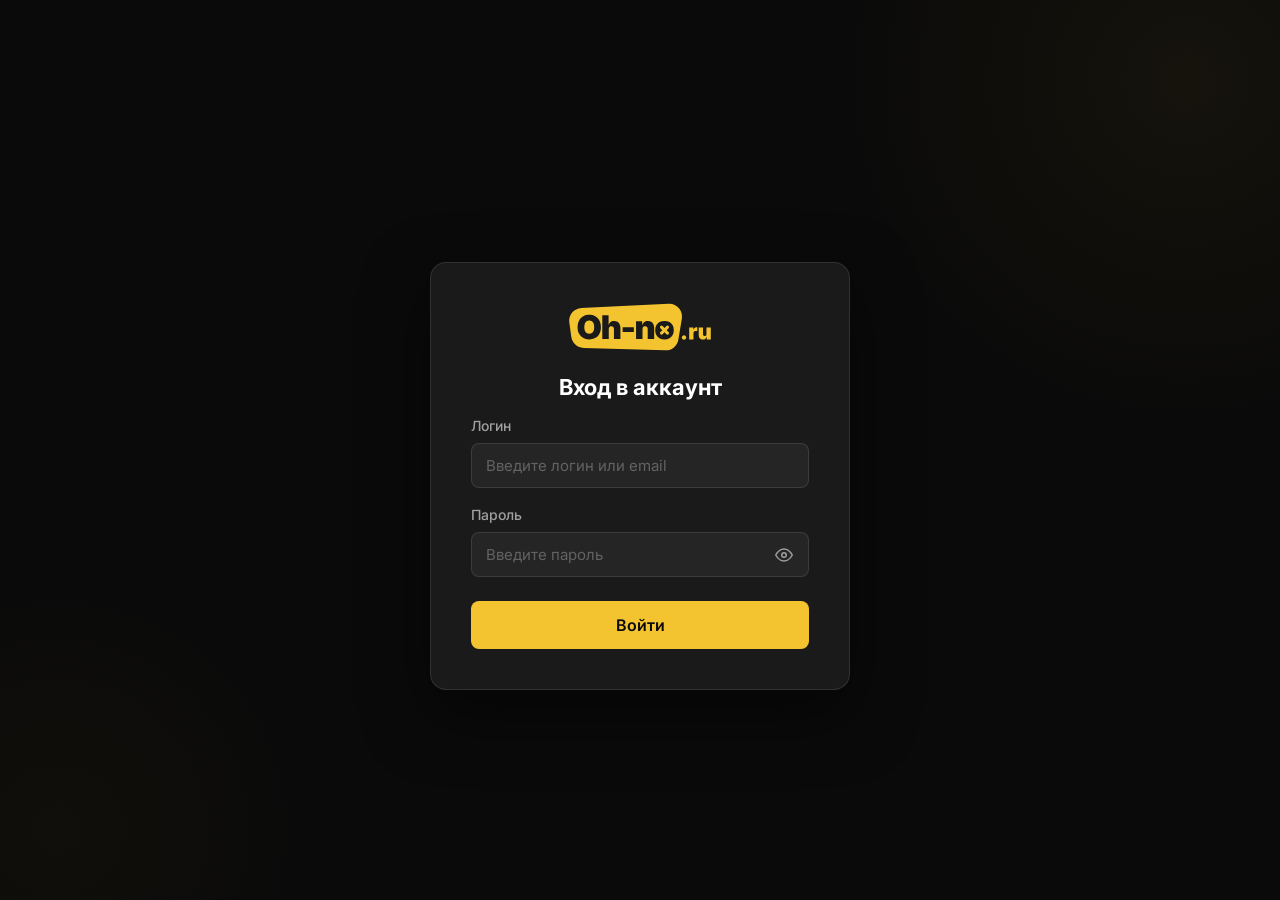
==== index.html @ 1a060e37 "Add files via upload" ====
<!DOCTYPE html>
<html lang="ru">
<head>
  <meta charset="UTF-8">
  <meta name="viewport" content="width=device-width, initial-scale=1.0">
  <title>Вход в аккаунт</title>
  <meta name="description" content="Авторизация">
  <meta name="robots" content="noindex, nofollow">
  <link rel="preconnect" href="https://fonts.googleapis.com">
  <link href="https://fonts.googleapis.com/css2?family=Inter:wght@400;500;600;700;800;900&display=swap" rel="stylesheet">
  <link rel="icon" type="image/png" href="/img/favicon-96x96.png" sizes="96x96">
  <link rel="icon" type="image/svg+xml" href="/img/favicon.svg">
  <link rel="shortcut icon" href="/img/favicon.ico">
  <link rel="apple-touch-icon" sizes="180x180" href="/img/apple-touch-icon.png">
  <link rel="stylesheet" href="/css/style.css">
  <meta name="apple-mobile-web-app-title" content="Oh-no!">
  <link rel="manifest" href="/img/site.webmanifest">
  <meta name="theme-color" content="#111111">
  <meta name="color-scheme" content="dark">
  <meta name="apple-mobile-web-app-capable" content="yes">
  <meta name="apple-mobile-web-app-status-bar-style" content="black-translucent">
  <style>
    /* ==================== CSS Variables ==================== */
    :root {
      --color-bg-dark: #0a0a0a;
      --color-bg-card: #1a1a1a;
      --color-bg-hover: #252525;
      --color-text-primary: #ffffff;
      --color-text-secondary: #a0a0a0;
      --color-accent: #f4c430;
      --color-accent-hover: #ddb028;
      --color-accent-glow: rgba(244, 196, 48, 0.4);
      --color-border: rgba(255, 255, 255, 0.1);
      --color-error-red: #ff4d4d;
      --max-width: 1200px;
      --spacing-xs: 8px;
      --spacing-sm: 16px;
      --spacing-md: 24px;
      --spacing-lg: 48px;
      --spacing-xl: 72px;
    }

    @keyframes fadeInUp {
      from { opacity: 0; transform: translateY(24px); }
      to   { opacity: 1; transform: translateY(0); }
    }
    @keyframes float {
      0%, 100% { transform: translateY(0); }
      50%       { transform: translateY(-20px); }
    }

    * { margin: 0; padding: 0; box-sizing: border-box; }

    body {
      font-family: -apple-system, BlinkMacSystemFont, 'Inter', 'Segoe UI', 'Roboto', Arial, sans-serif;
      background-color: var(--color-bg-dark);
      color: var(--color-text-primary);
      line-height: 1.6;
      -webkit-font-smoothing: antialiased;
      min-height: 100dvh;
    }

    .container {
      max-width: var(--max-width);
      margin: 0 auto;
      padding: 0 var(--spacing-md);
    }

    /* ==================== Header ==================== */
    header {
      position: fixed;
      top: 0; left: 0; right: 0;
      background: rgba(10, 10, 10, 0.95);
      backdrop-filter: blur(10px);
      border-bottom: 1px solid var(--color-border);
      z-index: 1000;
      padding: var(--spacing-sm) 0;
    }

    .header-content {
      display: flex;
      justify-content: flex-start;
      align-items: center;
    }

    .logo {
      height: 40px;
      display: block;
      flex-shrink: 0;
      max-width: 120px;
      cursor: pointer;
      color: var(--color-accent);
      transition: color .2s;
      text-decoration: none;
    }
    .logo-svg { height: 100%; width: auto; display: block; }
    .logo:hover { color: var(--color-accent-hover); }

    /* ==================== Login Page ==================== */
    .login-page {
      min-height: 100vh;
      display: flex;
      align-items: center;
      justify-content: center;
      padding: 100px var(--spacing-md) var(--spacing-lg);
      position: relative;
      overflow: hidden;
    }

    /* Фоновое свечение */
    .login-page::before {
      content: '';
      position: absolute;
      top: -30%;
      right: -20%;
      width: 700px;
      height: 700px;
      background: radial-gradient(circle, var(--color-accent-glow) 0%, transparent 70%);
      opacity: 0.12;
      animation: float 10s ease-in-out infinite;
      pointer-events: none;
    }
    .login-page::after {
      content: '';
      position: absolute;
      bottom: -20%;
      left: -15%;
      width: 500px;
      height: 500px;
      background: radial-gradient(circle, var(--color-accent-glow) 0%, transparent 70%);
      opacity: 0.07;
      animation: float 13s ease-in-out infinite reverse;
      pointer-events: none;
    }

    .login-card {
      background: var(--color-bg-card);
      border: 1px solid var(--color-border);
      border-radius: 16px;
      padding: 40px;
      width: 100%;
      max-width: 420px;
      position: relative;
      z-index: 1;
      animation: fadeInUp 0.7s ease both;
      box-shadow: 0 24px 64px rgba(0,0,0,0.5);
    }

    .login-logo-wrap {
      display: flex;
      justify-content: center;
      margin-bottom: var(--spacing-md);
    }

    .login-logo {
      height: 48px;
      color: var(--color-accent);
      display: block;
    }

    .login-title {
      font-size: 22px;
      font-weight: 700;
      color: var(--color-text-primary);
      text-align: center;
      margin-bottom: var(--spacing-sm);
    }

    .login-subtitle {
      font-size: 14px;
      color: var(--color-text-secondary);
      text-align: center;
      margin-bottom: var(--spacing-md);
    }

    /* ==================== Form ==================== */
    .form-group {
      display: flex;
      flex-direction: column;
      gap: 6px;
      margin-bottom: var(--spacing-sm);
    }

    .form-label {
      font-size: 14px;
      font-weight: 500;
      color: var(--color-text-secondary);
    }

    .form-input {
      width: 100%;
      padding: 12px 14px;
      background: rgba(255,255,255,0.05);
      border: 1px solid var(--color-border);
      border-radius: 8px;
      color: var(--color-text-primary);
      font-size: 15px;
      font-family: inherit;
      outline: none;
      transition: border-color 0.2s, box-shadow 0.2s, background 0.2s;
    }

    .form-input::placeholder {
      color: rgba(160,160,160,0.5);
    }

    /*.form-input:focus {
      border-color: var(--color-accent);
      background: rgba(244, 196, 48, 0.04);
      box-shadow: 0 0 0 3px rgba(244,196,48,0.12);
    }*/

    .form-input.error {
      border-color: var(--color-error-red);
      box-shadow: 0 0 0 3px rgba(255,77,77,0.12);
    }

    /* Password field wrapper */
    .input-wrap {
      position: relative;
    }

    .toggle-password {
      position: absolute;
      right: 12px;
      top: 50%;
      transform: translateY(-50%);
      background: none;
      border: none;
      color: var(--color-text-secondary);
      cursor: pointer;
      padding: 4px;
      line-height: 0;
      transition: color 0.2s;
    }
    .toggle-password:hover { color: var(--color-text-primary); }

    .form-input.with-toggle { padding-right: 42px; }

    /* Error message */
    .form-error {
      font-size: 12px;
      color: var(--color-error-red);
      min-height: 16px;
      display: none;
    }
    .form-error.visible { display: block; }

    /* Global login error */
    .login-error-banner {
      background: rgba(255,77,77,0.1);
      border: 1px solid rgba(255,77,77,0.3);
      border-radius: 8px;
      padding: 10px 14px;
      font-size: 14px;
      color: #ff7070;
      margin-bottom: var(--spacing-sm);
      display: none;
    }
    .login-error-banner.visible { display: block; }

    /* ==================== Submit Button ==================== */
    .btn-submit {
      width: 100%;
      padding: 14px 28px;
      background: var(--color-accent);
      color: var(--color-bg-dark);
      border: none;
      border-radius: 8px;
      font-size: 16px;
      font-weight: 600;
      font-family: inherit;
      cursor: pointer;
      transition: background 0.2s, transform 0.2s, box-shadow 0.2s;
      margin-top: var(--spacing-md);
      display: flex;
      align-items: center;
      justify-content: center;
      gap: 8px;
    }

    .btn-submit:hover {
      background: var(--color-accent-hover);
      transform: translateY(-2px);
      box-shadow: 0 8px 24px var(--color-accent-glow), 0 0 40px var(--color-accent-glow);
    }

    .btn-submit:active {
      transform: translateY(0);
      box-shadow: none;
    }

    .btn-submit:disabled {
      opacity: 0.5;
      cursor: not-allowed;
      transform: none;
      box-shadow: none;
    }

    /* Spinner inside button */
    .btn-spinner {
      width: 18px;
      height: 18px;
      border: 2px solid rgba(10,10,10,0.3);
      border-top-color: var(--color-bg-dark);
      border-radius: 50%;
      animation: spin 0.7s linear infinite;
      display: none;
    }
    @keyframes spin { to { transform: rotate(360deg); } }
    .btn-submit.loading .btn-spinner { display: block; }
    .btn-submit.loading .btn-text { opacity: 0.6; }

    /* ==================== Forgot link ==================== */
    .form-footer {
      text-align: center;
      margin-top: var(--spacing-sm);
      font-size: 13px;
      color: var(--color-text-secondary);
    }

    .form-footer a {
      color: var(--color-accent);
      text-decoration: none;
      transition: color 0.2s;
    }
    .form-footer a:hover { color: var(--color-accent-hover); }

    /* ==================== Accessibility ==================== */
    :focus-visible {
      outline: 2px solid var(--color-accent);
      outline-offset: 2px;
      border-radius: 6px;
    }

    @media (prefers-reduced-motion: reduce) {
      *, *::before, *::after {
        animation: none !important;
        transition-duration: 0.01ms !important;
      }
    }

    /* ==================== Mobile ==================== */
    @media (max-width: 480px) {
      .login-card {
        padding: var(--spacing-md);
        border-radius: 12px;
        margin: 0 4px;
      }
      .login-title { font-size: 20px; }
      .login-logo { height: 36px; }
    }
  </style>
</head>
<body>
  <main class="login-page" id="loginPage">
    <div class="login-card">

      <div class="login-logo-wrap" aria-hidden="true">
        <svg xmlns="http://www.w3.org/2000/svg" class="login-logo" viewBox="0 0 120 40"><path fill="currentColor" d="M96.68 30.58c-.52 0-.96-.17-1.31-.52s-.53-.78-.53-1.3.18-.95.53-1.3.79-.52 1.31-.52.96.17 1.31.52.53.78.53 1.3-.18.95-.53 1.3-.79.52-1.31.52M101 30.36v-9.99h3.48v1.91h.11c.18-.71.47-1.23.86-1.55s.86-.49 1.39-.49c.15 0 .31.01.46.04s.3.06.45.11v3.06c-.18-.07-.4-.11-.66-.14s-.48-.04-.67-.04c-.35 0-.67.08-.95.24s-.5.38-.66.66-.24.62-.24 1v5.2h-3.59ZM112.42 30.49c-.7 0-1.32-.16-1.84-.48s-.93-.77-1.22-1.33-.43-1.21-.43-1.94v-6.36h3.59v5.61c0 .49.13.88.38 1.17s.6.42 1.05.42c.3 0 .55-.06.77-.19s.38-.31.5-.55.18-.52.18-.85v-5.61h3.59v9.99h-3.37l-.07-2.56h.11c-.23.76-.59 1.39-1.10 1.91s-1.22.77-2.14.77M19.98 15.21c-.61-.42-1.37-.64-2.27-.64s-1.65.21-2.26.64c-.61.42-1.08 1.05-1.39 1.88-.32.83-.48 1.84-.48 3.04s.16 2.19.48 3.02c.32.82.78 1.44 1.39 1.87.61.42 1.36.64 2.26.64s1.66-.21 2.27-.64c.61-.42 1.07-1.05 1.39-1.87s.47-1.83.47-3.02-.16-2.21-.47-3.04-.78-1.45-1.39-1.88M83.8 19.26a1.25 1.25 0 0 0-1.77 0l-1.62 1.62-1.62-1.62a1.25 1.25 0 0 0-1.77 0 1.25 1.25 0 0 0 0 1.77l1.62 1.62-1.62 1.62a1.25 1.25 0 0 0 0 1.77c.24.24.56.37.88.37s.64-.12.88-.37l1.62-1.62 1.62 1.62c.24.24.56.37.88.37s.64-.12.88-.37c.49-.49.49-1.28 0-1.77l-1.62-1.62 1.62-1.62c.49-.49.49-1.28 0-1.77Z"/><path fill="currentColor" d="m83.85.56-72.7 3.59C4.9 4.46.25 10.06 1.1 16.26l1.63 11.95c.7 5.17 5.05 9.08 10.26 9.23l68.12 2.01c5.33.16 9.96-3.64 10.84-8.9L94.9 13C96.03 6.28 90.66.23 83.85.57ZM26.12 25.73c-.86 1.52-2.03 2.68-3.49 3.46q-2.205 1.17-4.92 1.17c-2.715 0-3.46-.39-4.93-1.18s-2.63-1.94-3.49-3.47C8.43 24.19 8 22.32 8 20.11s.43-4.1 1.29-5.63 2.02-2.68 3.49-3.47 3.11-1.17 4.93-1.17 3.45.39 4.92 1.17 2.63 1.94 3.49 3.47 1.29 3.4 1.29 5.63-.43 4.09-1.29 5.61Zm17.56 4.37h-5.39v-8.42c0-.74-.19-1.33-.56-1.75s-.9-.64-1.58-.64c-.44 0-.82.1-1.15.29s-.58.46-.76.82-.27.78-.27 1.28v8.42h-5.39V10.12h5.25v8.11a6.6 6.6 0 0 1 1.4-2.16c.76-.77 1.83-1.16 3.21-1.16 1.06 0 1.99.24 2.77.72s1.39 1.15 1.82 2 .64 1.82.64 2.91v9.54Zm11.2-5.93h-9.36v-4.05h9.36zm16.93 5.93h-5.39v-8.42c0-.74-.19-1.33-.56-1.75s-.9-.64-1.58-.64c-.44 0-.82.1-1.15.29s-.58.46-.76.82-.27.78-.27 1.28v8.42h-5.39V15.11h5.05l.1 3.42c.34-.95.84-1.77 1.51-2.45.76-.77 1.83-1.16 3.21-1.16 1.06 0 1.99.24 2.77.72s1.39 1.15 1.82 2 .64 1.82.64 2.91v9.54Zm15.43-3.42c-.61 1.16-1.5 2.06-2.65 2.71s-2.54.97-4.17.97-3.02-.32-4.18-.97-2.05-1.55-2.66-2.71-.92-2.5-.92-4.04.31-2.88.92-4.04 1.5-2.06 2.66-2.71 2.56-.97 4.18-.97 3.02.32 4.17.97 2.03 1.55 2.65 2.71c.61 1.16.92 2.5.92 4.04s-.31 2.88-.92 4.04"/></svg>
      </div>

      <h1 class="login-title">Вход в&nbsp;аккаунт</h1>

      <div class="login-error-banner" id="loginErrorBanner" role="alert"></div>

      <form id="loginForm" novalidate autocomplete="on">

        <div class="form-group">
          <label class="form-label" for="loginEmail">Логин</label>
          <input
            class="form-input"
            type="text"
            id="loginEmail"
            name="username"
            autocomplete="username"
            placeholder="Введите логин или email"
            spellcheck="false"
            required
          >
          <span class="form-error" id="emailError"></span>
        </div>

        <div class="form-group">
          <label class="form-label" for="loginPassword">Пароль</label>
          <div class="input-wrap">
            <input
              class="form-input with-toggle"
              type="password"
              id="loginPassword"
              name="password"
              autocomplete="current-password"
              placeholder="Введите пароль"
              required
            >
            <button type="button" class="toggle-password" id="togglePassword" aria-label="Показать пароль">
              <!-- Eye icon -->
              <svg id="eyeIcon" width="18" height="18" viewBox="0 0 24 24" fill="none" stroke="currentColor" stroke-width="2" stroke-linecap="round" stroke-linejoin="round">
                <path d="M1 12s4-8 11-8 11 8 11 8-4 8-11 8-11-8-11-8z"/>
                <circle cx="12" cy="12" r="3"/>
              </svg>
              <!-- Eye-off icon (hidden by default) -->
              <svg id="eyeOffIcon" width="18" height="18" viewBox="0 0 24 24" fill="none" stroke="currentColor" stroke-width="2" stroke-linecap="round" stroke-linejoin="round" style="display:none">
                <path d="M17.94 17.94A10.07 10.07 0 0 1 12 20c-7 0-11-8-11-8a18.45 18.45 0 0 1 5.06-5.94M9.9 4.24A9.12 9.12 0 0 1 12 4c7 0 11 8 11 8a18.5 18.5 0 0 1-2.16 3.19m-6.72-1.07a3 3 0 1 1-4.24-4.24"/>
                <line x1="1" y1="1" x2="23" y2="23"/>
              </svg>
            </button>
          </div>
          <span class="form-error" id="passwordError"></span>
        </div>

        <button type="submit" class="btn-submit" id="submitBtn">
          <span class="btn-spinner" id="btnSpinner"></span>
          <span class="btn-text">Войти</span>
        </button>

      </form>
    </div>
  </main>
<script src="/js/main.js"></script>
</body>
</html>
---- css/style.css ----
/* ==================== CSS Variables ==================== */
:root {
  --color-bg-dark: #0a0a0a;
  --color-bg-card: #1a1a1a;
  --color-bg-hover: #252525;
  --color-text-primary: #ffffff;
  --color-text-secondary: #a0a0a0;
  --color-accent: #f4c430;
  --color-accent-hover: #ddb028;
  --color-accent-glow: rgba(244, 196, 48, 0.4);
  --color-border: rgba(255, 255, 255, 0.1);
  --max-width: 1200px;
  --spacing-xs: 8px;
  --spacing-sm: 16px;
  --spacing-md: 24px;
  --spacing-lg: 48px;
  --spacing-xl: 72px;
}

/* ==================== Animations ==================== */
@keyframes fadeInUp { from { opacity: 0; transform: translateY(30px); } to { opacity: 1; transform: translateY(0); } }
@keyframes fadeInLeft { from { opacity: 0; transform: translateX(-30px); } to { opacity: 1; transform: translateX(0); } }
@keyframes fadeInRight { from { opacity: 0; transform: translateX(30px); } to { opacity: 1; transform: translateX(0); } }
@keyframes float { 0%, 100% { transform: translateY(0); } 50% { transform: translateY(-20px); } }
@keyframes pulse { 0%, 100% { opacity: 1; } 50% { opacity: 0.5; } }

/* Animation classes */
.animate-on-scroll { opacity: 0; transform: translateY(30px); transition: opacity 0.8s ease, transform 0.8s ease; }
.animate-on-scroll.animated { opacity: 1; transform: translateY(0); }
.slide-in-left { opacity: 0; transform: translateX(-50px); transition: opacity 0.8s ease, transform 0.8s ease; }
.slide-in-left.animated { opacity: 1; transform: translateX(0); }
.slide-in-right { opacity: 0; transform: translateX(50px); transition: opacity 0.8s ease, transform 0.8s ease; }
.slide-in-right.animated { opacity: 1; transform: translateX(0); }
.badge-animated { animation: pulse 2s ease-in-out infinite; }

/* ==================== Base Styles ==================== */
* { margin: 0; padding: 0; box-sizing: border-box; }
body { font-family: -apple-system, BlinkMacSystemFont, 'Segoe UI', 'Roboto', 'Helvetica Neue', Arial, sans-serif; background-color: var(--color-bg-dark); color: var(--color-text-primary); line-height: 1.6; -webkit-font-smoothing: antialiased; }
.container { max-width: var(--max-width); margin: 0 auto; padding: 0 var(--spacing-md); }
section { padding: var(--spacing-xl) 0; }
.position-relative { position: relative; }
strong { color: var(--color-text-primary); font-weight: 600; }

/* ==================== Typography ==================== */
h1 { font-size: clamp(36px, 6vw, 64px); line-height: 1.1; margin-bottom: var(--spacing-md); font-weight: 700; color: var(--color-text-primary); }
h2 { font-size: clamp(32px, 5vw, 48px); line-height: 1.2; margin-bottom: var(--spacing-md); font-weight: 700; color: var(--color-text-primary); }
h3 { font-size: 20px; font-weight: 600; margin-bottom: var(--spacing-sm); color: var(--color-text-primary); }
.gradient-text { background: linear-gradient(135deg, var(--color-text-primary) 0%, var(--color-accent) 100%); -webkit-background-clip: text; -webkit-text-fill-color: transparent; background-clip: text; }

/* ==================== Header & Navigation ==================== */
header { position: fixed; top: 0; left: 0; right: 0; background: rgba(10, 10, 10, 0.95); backdrop-filter: blur(10px); border-bottom: 1px solid var(--color-border); z-index: 1000; padding: var(--spacing-sm) 0; }
.header-content { display: flex; justify-content: space-between; align-items: center; }
.logo { height: 40px; display: block; flex-shrink: 0; max-width: 120px; cursor: pointer; color: var(--color-accent); transition: color .2s; text-decoration: none; scroll-behavior: smooth; }
.logo-svg { height: 100%; width: auto; display: block; }
.logo:hover { color: var(--color-accent-hover); }
.nav-links { display: flex; gap: var(--spacing-md); list-style: none; }
.nav-links a { color: var(--color-text-secondary); text-decoration: none; transition: color 0.3s; font-size: 15px; }
.nav-links a:hover { color: var(--color-text-primary); }
.mobile-menu-btn { display: none; background: none; border: none; color: var(--color-text-primary); font-size: 24px; cursor: pointer; }

/* ==================== Hero Section ==================== */
.hero { min-height: 100vh; display: flex; align-items: center; padding-top: 80px; position: relative; overflow: hidden; }
.hero::before { content: ''; position: absolute; top: -50%; right: -20%; width: 800px; height: 800px; background: radial-gradient(circle, var(--color-accent-glow) 0%, transparent 70%); opacity: 0.15; animation: float 8s ease-in-out infinite; pointer-events: none; }
.hero-grid { display: grid; grid-template-columns: 1fr 1fr; gap: 48px; align-items: center; }
.hero-content { max-width: 680px; position: relative; z-index: 1; }
.hero-visual { position: relative; max-width: 600px; margin: 0 auto; animation: fadeInRight 1s ease; }
.hero-image { width: 100%; height: auto; border-radius: 16px; box-shadow: 0 20px 60px rgba(0, 0, 0, 0.5); }
.hero-description { font-size: 20px; color: var(--color-text-secondary); margin-bottom: var(--spacing-lg); max-width: 560px; }

/* Floating cards */
.floating-card { position: absolute; background: var(--color-bg-card); border: 1px solid var(--color-border); border-radius: 12px; padding: var(--spacing-sm); box-shadow: 0 10px 30px rgba(0, 0, 0, 0.3); animation: float 4s ease-in-out infinite; }
.floating-card-1 { top: 10%; left: -10%; animation-delay: 0s; }
.floating-card-2 { bottom: 20%; right: -5%; animation-delay: 1s; }
.floating-card-icon { font-size: 24px; margin-bottom: 4px; }
.floating-card-text { font-size: 12px; color: var(--color-text-secondary); margin: 0; }

/* ==================== Buttons ==================== */
.badge { display: inline-block; background: rgba(244, 196, 48, 0.15); border: 1px solid rgba(244, 196, 48, 0.3); color: var(--color-accent); padding: var(--spacing-xs) var(--spacing-sm); border-radius: 100px; font-size: 14px; font-weight: 500; margin-bottom: var(--spacing-md); }
.cta-group { display: flex; gap: var(--spacing-sm); flex-wrap: wrap; }
.btn { display: inline-flex; align-items: center; gap: var(--spacing-xs); padding: 14px 28px; border-radius: 8px; font-size: 16px; font-weight: 600; text-decoration: none; transition: all 0.3s; border: none; cursor: pointer; }
.btn-primary { background: var(--color-accent); color: var(--color-bg-dark); }
.btn-primary:hover { background: var(--color-accent-hover); transform: translateY(-2px); box-shadow: 0 8px 24px var(--color-accent-glow), 0 0 40px var(--color-accent-glow); }
.btn-secondary { background: var(--color-bg-card); color: var(--color-text-primary); border: 1px solid var(--color-border); }
.btn-secondary:hover { background: var(--color-bg-hover); border-color: var(--color-accent); }
.btn-icon { font-size: 20px; transition: transform 0.3s; }
.btn:hover .btn-icon { transform: scale(1.2); }

/* ==================== Features Section ==================== */
.section-header { text-align: center; max-width: 720px; margin: 0 auto var(--spacing-lg); }
.section-subtitle { color: var(--color-text-secondary); font-size: 18px; margin-top: var(--spacing-sm); }
.features-grid { display: grid; grid-template-columns: repeat(auto-fit, minmax(300px, 1fr)); gap: var(--spacing-md); margin-top: var(--spacing-lg); }
.feature-card { background: var(--color-bg-card); border: 1px solid var(--color-border); border-radius: 12px; padding: var(--spacing-md); transition: all 0.3s; }
.feature-card:hover { border-color: var(--color-accent); transform: translateY(-4px); box-shadow: 0 20px 40px rgba(0, 0, 0, 0.4), 0 0 0 1px var(--color-accent); }
.feature-card::before { content: ''; position: absolute; top: 0; left: 0; right: 0; bottom: 0; background: linear-gradient(135deg, transparent 0%, rgba(244, 196, 48, 0.05) 100%); opacity: 0; transition: opacity 0.3s; border-radius: 12px; pointer-events: none; }
.feature-card:hover::before { opacity: 1; }
.feature-icon { width: 56px; height: 56px; background: var(--color-accent); color: var(--color-bg-dark); border-radius: 50%; display: flex; align-items: center; justify-content: center; font-size: 24px; font-weight: 700; margin: 0 auto var(--spacing-sm); transition: all 0.3s; }
.feature-icon svg { width: 28px; height: 28px; fill: var(--color-bg-card); }
.feature-card:hover .feature-icon { transform: scale(1.2); }
.feature-description { color: var(--color-text-secondary); font-size: 15px; }

/* ==================== How It Works Section ==================== */
.how-it-works { background: var(--color-bg-card); border-radius: 16px; padding: var(--spacing-lg); margin-top: var(--spacing-lg); }
.steps { display: grid; grid-template-columns: repeat(auto-fit, minmax(250px, 1fr)); gap: var(--spacing-lg); margin-top: var(--spacing-lg); }
.step { text-align: center; }
.step-number { width: 56px; height: 56px; background: var(--color-accent); color: var(--color-bg-dark); border-radius: 50%; display: flex; align-items: center; justify-content: center; font-size: 24px; font-weight: 700; margin: 0 auto var(--spacing-sm); transition: all 0.3s; }
.step-description { color: var(--color-text-secondary); font-size: 15px; }

/* ==================== Early Access Section ==================== */
.early-access { background: linear-gradient(135deg, rgba(244, 196, 48, 0.1) 0%, rgba(244, 196, 48, 0.05) 100%); border: 1px solid rgba(244, 196, 48, 0.2); border-radius: 16px; padding: var(--spacing-lg); text-align: center; margin-top: var(--spacing-lg); }
.early-access h2 { margin-bottom: var(--spacing-sm); }
.early-access p { color: var(--color-text-secondary); font-size: 18px; margin-bottom: var(--spacing-md); max-width: 560px; margin-left: auto; margin-right: auto; }
.early-access-styled { background: linear-gradient(135deg, rgba(244, 196, 48, 0.2) 0%, rgba(244, 196, 48, 0.08) 100%); border: 2px solid var(--color-accent); box-shadow: 0 0 60px var(--color-accent-glow), inset 0 0 60px rgba(244, 196, 48, 0.1); }
.early-access-text { font-size: 20px; margin-bottom: 32px; }

/* ==================== FAQ Section ==================== */
.faq-list { max-width: 800px; margin: var(--spacing-lg) auto 0; }
.faq-item { background: var(--color-bg-card); border: 1px solid var(--color-border); border-radius: 12px; margin-bottom: var(--spacing-sm); overflow: hidden; }
.faq-question { width: 100%; text-align: left; padding: var(--spacing-md); background: none; border: none; color: var(--color-text-primary); font-size: 18px; font-weight: 600; cursor: pointer; display: flex; justify-content: space-between; align-items: center; }
.faq-question:hover { color: var(--color-accent); }
.faq-icon { font-size: 20px; transition: transform 0.3s; }
.faq-item.active .faq-icon { transform: rotate(180deg); }
.faq-answer { max-height: 0; overflow: hidden; transition: max-height 0.3s ease; }
.faq-answer-content { padding: 0 var(--spacing-md) var(--spacing-md); color: var(--color-text-secondary); font-size: 15px; }
.faq-item.active .faq-answer { max-height: 500px; }

/* ==================== Screenshot Gallery ==================== */
.screenshot-gallery { margin-top: var(--spacing-lg); position: relative; overflow: hidden; padding: var(--spacing-md) 0; }
.gallery-container { display: flex; gap: var(--spacing-md); overflow-x: auto; scroll-behavior: smooth; scrollbar-width: none; -ms-overflow-style: none; cursor: grab; user-select: none; -webkit-user-select: none; -moz-user-select: none; -ms-user-select: none; }
.gallery-container::-webkit-scrollbar { display: none; }
.gallery-container:active { cursor: grabbing; }
.gallery-item { flex: 0 0 auto; width: 320px; border-radius: 16px; overflow: hidden; border: 1px solid var(--color-border); background: var(--color-bg-card); cursor: grab; transition: all 0.3s; user-select: none; -webkit-user-select: none; -moz-user-select: none; -ms-user-select: none; }
.gallery-item:active { cursor: grabbing; }
.gallery-item:hover { border-color: var(--color-accent); box-shadow: 0 20px 40px rgba(0, 0, 0, 0.5); }
.gallery-image { width: 100%; height: 600px; object-fit: cover; display: block; }
.gallery-controls { display: flex; justify-content: center; gap: var(--spacing-sm); margin-top: var(--spacing-md); }
.gallery-btn { background: var(--color-bg-card); border: 1px solid var(--color-border); color: var(--color-text-primary); width: 48px; height: 48px; border-radius: 50%; font-size: 20px; cursor: pointer; transition: all 0.3s; display: flex; align-items: center; justify-content: center; }
.gallery-btn:hover { background: var(--color-accent); color: var(--color-bg-dark); border-color: var(--color-accent); transform: scale(1.1); }
.gallery-btn:disabled { opacity: 0.3; cursor: not-allowed; }
.gallery-btn:disabled:hover { background: var(--color-bg-card); color: var(--color-text-primary); transform: scale(1); }

/* ==================== Stats Section ==================== */
.stats-section { background: linear-gradient(135deg, var(--color-bg-card) 0%, rgba(244, 196, 48, 0.05) 100%); border: 1px solid var(--color-border); border-radius: 16px; padding: var(--spacing-lg); margin-top: var(--spacing-lg); }
.stats-grid { display: grid; grid-template-columns: repeat(auto-fit, minmax(200px, 1fr)); gap: var(--spacing-lg); }
.stat-item { text-align: center; }
.stat-number { font-size: clamp(36px, 5vw, 56px); font-weight: 700; color: var(--color-accent); margin-bottom: var(--spacing-xs); display: block; }
.stat-label { color: var(--color-text-secondary); font-size: 16px; }

/* ==================== App Screens Section ==================== */
.app-screens { display: grid; grid-template-columns: repeat(auto-fit, minmax(280px, 1fr)); gap: var(--spacing-lg); margin-top: var(--spacing-lg); }
.screen-card { background: var(--color-bg-card); border: 1px solid var(--color-border); border-radius: 16px; padding: var(--spacing-md); text-align: center; transition: all 0.3s; position: relative; overflow: hidden; }
.screen-card::before { content: ''; position: absolute; top: 0; left: -100%; width: 100%; height: 100%; background: linear-gradient(90deg, transparent, rgba(244, 196, 48, 0.1), transparent); transition: left 0.5s; }
.screen-card:hover::before { left: 100%; }
.screen-card:hover { border-color: var(--color-accent); transform: translateY(-8px); box-shadow: 0 20px 40px rgba(0, 0, 0, 0.4); }
.screen-image { width: 100%; height: 400px; object-fit: cover; border-radius: 12px; margin-bottom: var(--spacing-sm); border: 1px solid var(--color-border); }

/* ==================== Testimonials Section ==================== */
.testimonial-section { background: var(--color-bg-card); border-radius: 16px; padding: var(--spacing-lg); margin-top: var(--spacing-lg); border: 1px solid var(--color-border); }
.testimonials { display: grid; grid-template-columns: repeat(auto-fit, minmax(300px, 1fr)); gap: var(--spacing-md); margin-top: var(--spacing-lg); }
.testimonial-card { background: var(--color-bg-dark); border: 1px solid var(--color-border); border-radius: 12px; padding: var(--spacing-md); position: relative; }
.testimonial-quote { font-size: 40px; color: var(--color-accent); line-height: 1; margin-bottom: var(--spacing-sm); }
.testimonial-text { color: var(--color-text-secondary); font-size: 15px; line-height: 1.6; margin-bottom: var(--spacing-sm); }
.testimonial-author { display: flex; align-items: center; gap: var(--spacing-sm); margin-top: var(--spacing-sm); padding-top: var(--spacing-sm); border-top: 1px solid var(--color-border); }
.author-avatar { width: 48px; height: 48px; border-radius: 50%; background: linear-gradient(135deg, var(--color-accent) 0%, var(--color-accent-hover) 100%); display: flex; align-items: center; justify-content: center; font-size: 20px; font-weight: 700; color: var(--color-bg-dark); }
.author-info { flex: 1; }
.author-name { font-weight: 600; color: var(--color-text-primary); margin-bottom: 2px; }
.author-role { font-size: 14px; color: var(--color-text-secondary); }

/* ==================== Comparison Table ==================== */
.comparison-section { margin-top: var(--spacing-lg); }
.comparison-table { background: var(--color-bg-card); border: 1px solid var(--color-border); border-radius: 16px; overflow: hidden; margin-top: var(--spacing-lg); }
.comparison-row { display: grid; grid-template-columns: 2fr 1fr 1fr 1fr; border-bottom: 1px solid var(--color-border); }
.comparison-row:last-child { border-bottom: none; }
.comparison-header { background: linear-gradient(135deg, rgba(244, 196, 48, 0.1) 0%, transparent 100%); }
.comparison-cell { padding: var(--spacing-md); display: flex; align-items: center; justify-content: center; text-align: center; font-size: 15px; }
.comparison-cell:first-child { justify-content: flex-start; font-weight: 600; }
.comparison-check { color: var(--color-accent); font-size: 24px; }
.comparison-cross { color: var(--color-text-secondary); font-size: 24px; opacity: 0.3; }

/* ==================== Privacy Page ==================== */
main.privacy { padding-top: 100px; }
.privacy p { margin-bottom: var(--spacing-md); color: var(--color-text-secondary); font-size: 15px; }
.privacy ul, .privacy ol { margin-bottom: var(--spacing-md); padding-left: var(--spacing-md); color: var(--color-text-secondary); font-size: 15px; }
.privacy li { margin-bottom: var(--spacing-xs); }
.privacy a { color: var(--color-accent); transition: color 0.3s; text-decoration: underline; }
.privacy a:hover { color: var(--color-accent-hover); }

/* ==================== Error Page ==================== */
.error-page { min-height: calc(100vh - 80px); display: flex; align-items: center; justify-content: center; padding: 60px 0; }
.error-content { text-align: center; max-width: 600px; margin: 0 auto; }
.error-code { font-size: 180px; font-weight: 900; line-height: 1; margin: 0 0 24px 0; background: linear-gradient(135deg, var(--color-text-primary) 0%, var(--color-accent) 100%); -webkit-background-clip: text; -webkit-text-fill-color: transparent; background-clip: text; letter-spacing: -0.02em; }
.error-message { font-size: 24px; color: var(--color-text-secondary); margin: 0 0 48px 0; font-weight: 500; }

/* ==================== Footer ==================== */
footer { border-top: 1px solid var(--color-border); padding: var(--spacing-md) 0; margin-top: var(--spacing-xl); }
.footer-content { display: flex; justify-content: space-between; align-items: center; flex-wrap: wrap; gap: var(--spacing-md); text-align: center; color: var(--color-text-secondary); font-size: 14px; }
.footer-links { display: flex; gap: var(--spacing-md); list-style: none; }
.footer-links a { color: var(--color-text-secondary); text-decoration: none; font-size: 14px; }
.footer-links a:hover { color: var(--color-text-primary); }
.copyright { color: var(--color-text-secondary); font-size: 14px; }

/* ==================== Cookie Banner ==================== */
.cookie-banner { position: fixed; bottom: 0; left: 0; right: 0; background: var(--color-bg-card); border-top: 1px solid var(--color-border); padding: var(--spacing-md); z-index: 1001; transform: translateY(100%); transition: transform 0.4s cubic-bezier(0.16, 1, 0.3, 1); box-shadow: 0 -4px 20px rgba(0, 0, 0, 0.3); display: none; }
.cookie-banner.show { transform: translateY(0); display: block; }
.cookie-content { max-width: var(--max-width); margin: 0 auto; padding: 0 var(--spacing-md); display: flex; align-items: center; justify-content: space-between; gap: var(--spacing-md); flex-wrap: wrap; }
.cookie-text { flex: 1; color: var(--color-text-secondary); font-size: 14px; line-height: 1.5; margin: 0; min-width: 280px; }
.cookie-text a { color: var(--color-accent); text-decoration: underline; transition: color 0.3s; }
.cookie-text a:hover { color: var(--color-accent-hover); }
.cookie-actions { display: flex; flex-direction: row; gap: var(--spacing-sm); flex-shrink: 0; align-items: center; }
.cookie-btn { padding: 10px 20px; font-size: 14px; white-space: nowrap; }
.cookie-close { background: var(--color-bg-card); border: 1px solid var(--color-border); color: var(--color-text-primary); font-size: 20px; cursor: pointer; padding: 10px 14px; border-radius: 8px; transition: all 0.3s; line-height: 1; display: flex; align-items: center; justify-content: center; min-width: 40px; }
.cookie-close:hover { background: var(--color-bg-hover); border-color: var(--color-accent); }

/* ==================== SVG Utility Classes ==================== */
.svg-stop-gold-light { stop-color: #f4c430; stop-opacity: 1; }
.svg-stop-gold-dark { stop-color: #ddb028; stop-opacity: 1; }

/* ==================== Media Queries - Mobile ==================== */
@media (max-width: 768px) {
  .nav-links { display: none; }
  .mobile-menu-btn { display: block; }
  .nav-links.active { display: flex; flex-direction: column; position: absolute; top: 100%; left: 0; right: 0; background: rgba(10, 10, 10, 0.98); padding: var(--spacing-md); border-bottom: 1px solid var(--color-border); }
  .hero { min-height: 100vh; padding-top: 100px; justify-content: center; }
  .hero > div > div { grid-template-columns: 1fr !important; }
  .hero-visual { display: none !important; }
  .hero-content { max-width: 100% !important; text-align: center; }
  .hero-content .badge, .hero-content h1, .hero-content .hero-description { margin-left: auto; margin-right: auto; }
  .hero-content .cta-group { justify-content: center; }
  .floating-card { display: none; }
  h1 { font-size: 32px; }
  h2 { font-size: 20px; }
  .hero-description { font-size: 18px; }
  .cta-group { flex-direction: column; }
  .btn { justify-content: center; }
  section { padding: var(--spacing-lg) 0; }
  .footer-content { flex-direction: column; text-align: center; }
  .cookie-content { flex-direction: column; align-items: stretch; text-align: center; }
  .cookie-text { min-width: 100%; }
  .cookie-actions { width: 100%; flex-direction: row; justify-content: center; }
  .cookie-btn { flex: 0 0 auto; width: 100%; }
  .cookie-close { flex: 0 0 auto; }
  .error-code { font-size: 120px; }
  .error-message { font-size: 20px; margin-bottom: 36px; }
  .error-page { padding: 40px 0; }
  header .btn-secondary { width: auto; padding: 10px 18px; font-size: 14px; }
}

@media (max-width: 480px) {
  .error-code { font-size: 96px; }
  .error-message { font-size: 18px; }
  header .btn-secondary { padding: 8px 14px; font-size: 13px; }
}

/* ==================== Accessibility ==================== */
@media (prefers-reduced-motion: reduce) {
  * { animation: none !important; transition: none !important; }
}
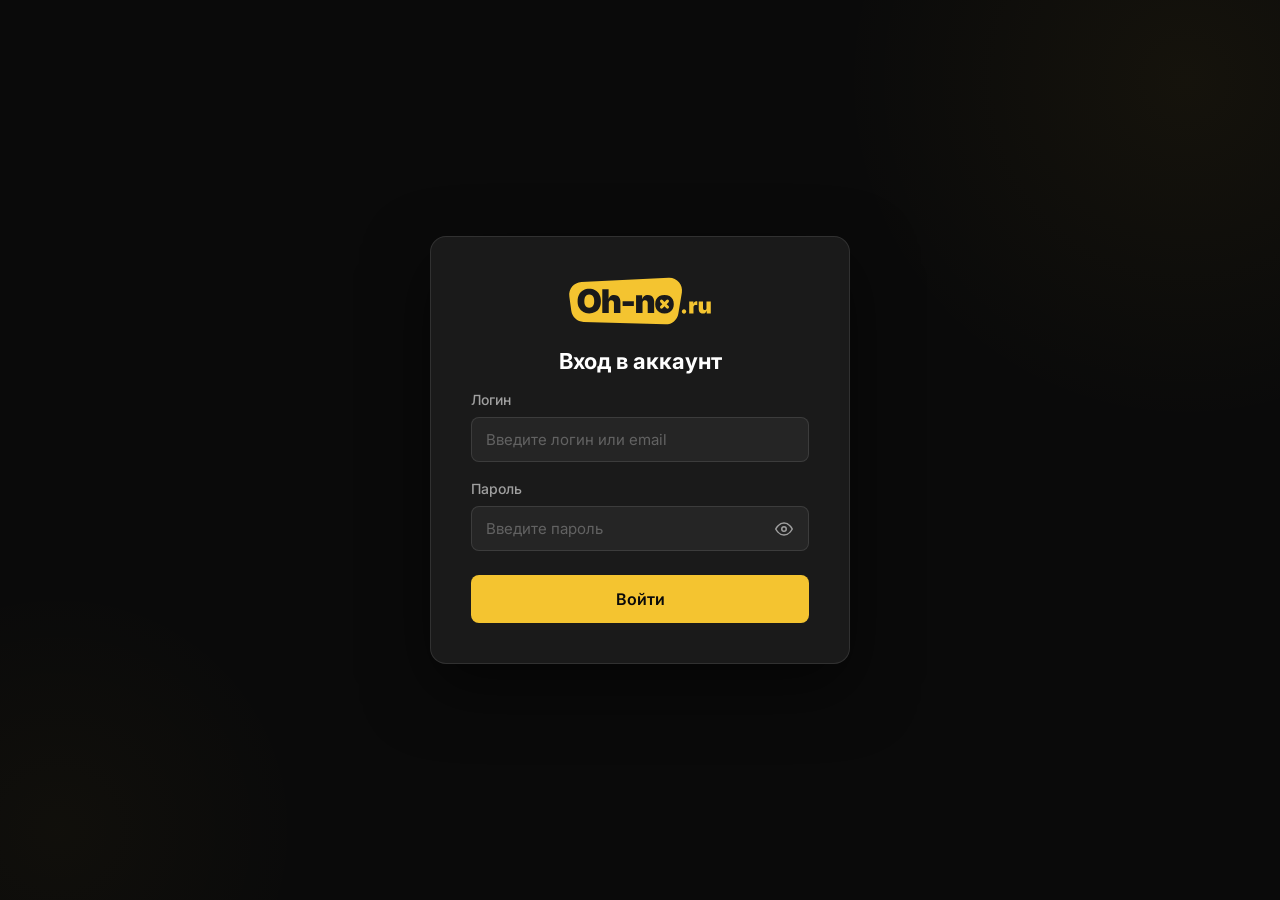
==== commit 1dde17bd: "Update index.html" ====
--- a/index.html
+++ b/index.html
@@ -51,6 +51,10 @@
 
     * { margin: 0; padding: 0; box-sizing: border-box; }
 
+    html, body {
+      overflow-x: hidden;
+    }
+
     body {
       font-family: -apple-system, BlinkMacSystemFont, 'Inter', 'Segoe UI', 'Roboto', Arial, sans-serif;
       background-color: var(--color-bg-dark);
@@ -99,10 +103,11 @@
     /* ==================== Login Page ==================== */
     .login-page {
       min-height: 100vh;
+      min-height: 100dvh;
       display: flex;
       align-items: center;
       justify-content: center;
-      padding: 100px var(--spacing-md) var(--spacing-lg);
+      padding: 80px 24px;
       position: relative;
       overflow: hidden;
     }
@@ -113,8 +118,8 @@
       position: absolute;
       top: -30%;
       right: -20%;
-      width: 700px;
-      height: 700px;
+      width: min(700px, 90vw);
+      height: min(700px, 90vw);
       background: radial-gradient(circle, var(--color-accent-glow) 0%, transparent 70%);
       opacity: 0.12;
       animation: float 10s ease-in-out infinite;
@@ -125,8 +130,8 @@
       position: absolute;
       bottom: -20%;
       left: -15%;
-      width: 500px;
-      height: 500px;
+      width: min(500px, 70vw);
+      height: min(500px, 70vw);
       background: radial-gradient(circle, var(--color-accent-glow) 0%, transparent 70%);
       opacity: 0.07;
       animation: float 13s ease-in-out infinite reverse;
@@ -340,15 +345,54 @@
       }
     }
 
-    /* ==================== Mobile ==================== */
+    /* ==================== Tablet (768px) ==================== */
+    @media (max-width: 768px) {
+      .login-page {
+        padding: 64px 16px;
+      }
+      .login-card {
+        padding: 32px;
+        border-radius: 14px;
+      }
+    }
+
+    /* ==================== Mobile (480px) ==================== */
     @media (max-width: 480px) {
+      .login-page {
+        padding: 48px 12px;
+      }
       .login-card {
-        padding: var(--spacing-md);
+        padding: 24px;
         border-radius: 12px;
-        margin: 0 4px;
+        box-shadow: 0 16px 40px rgba(0,0,0,0.4);
       }
       .login-title { font-size: 20px; }
       .login-logo { height: 36px; }
+      .btn-submit {
+        padding: 12px 24px;
+        font-size: 15px;
+      }
+    }
+
+    /* ==================== Very small screens (360px) ==================== */
+    @media (max-width: 360px) {
+      .login-page {
+        padding: 40px 8px;
+      }
+      .login-card {
+        padding: 20px;
+        border-radius: 10px;
+      }
+      .login-title { font-size: 18px; }
+      .form-input {
+        padding: 10px 12px;
+        font-size: 14px;
+      }
+      .form-input.with-toggle { padding-right: 38px; }
+      .btn-submit {
+        padding: 11px 20px;
+        font-size: 14px;
+      }
     }
   </style>
 </head>
